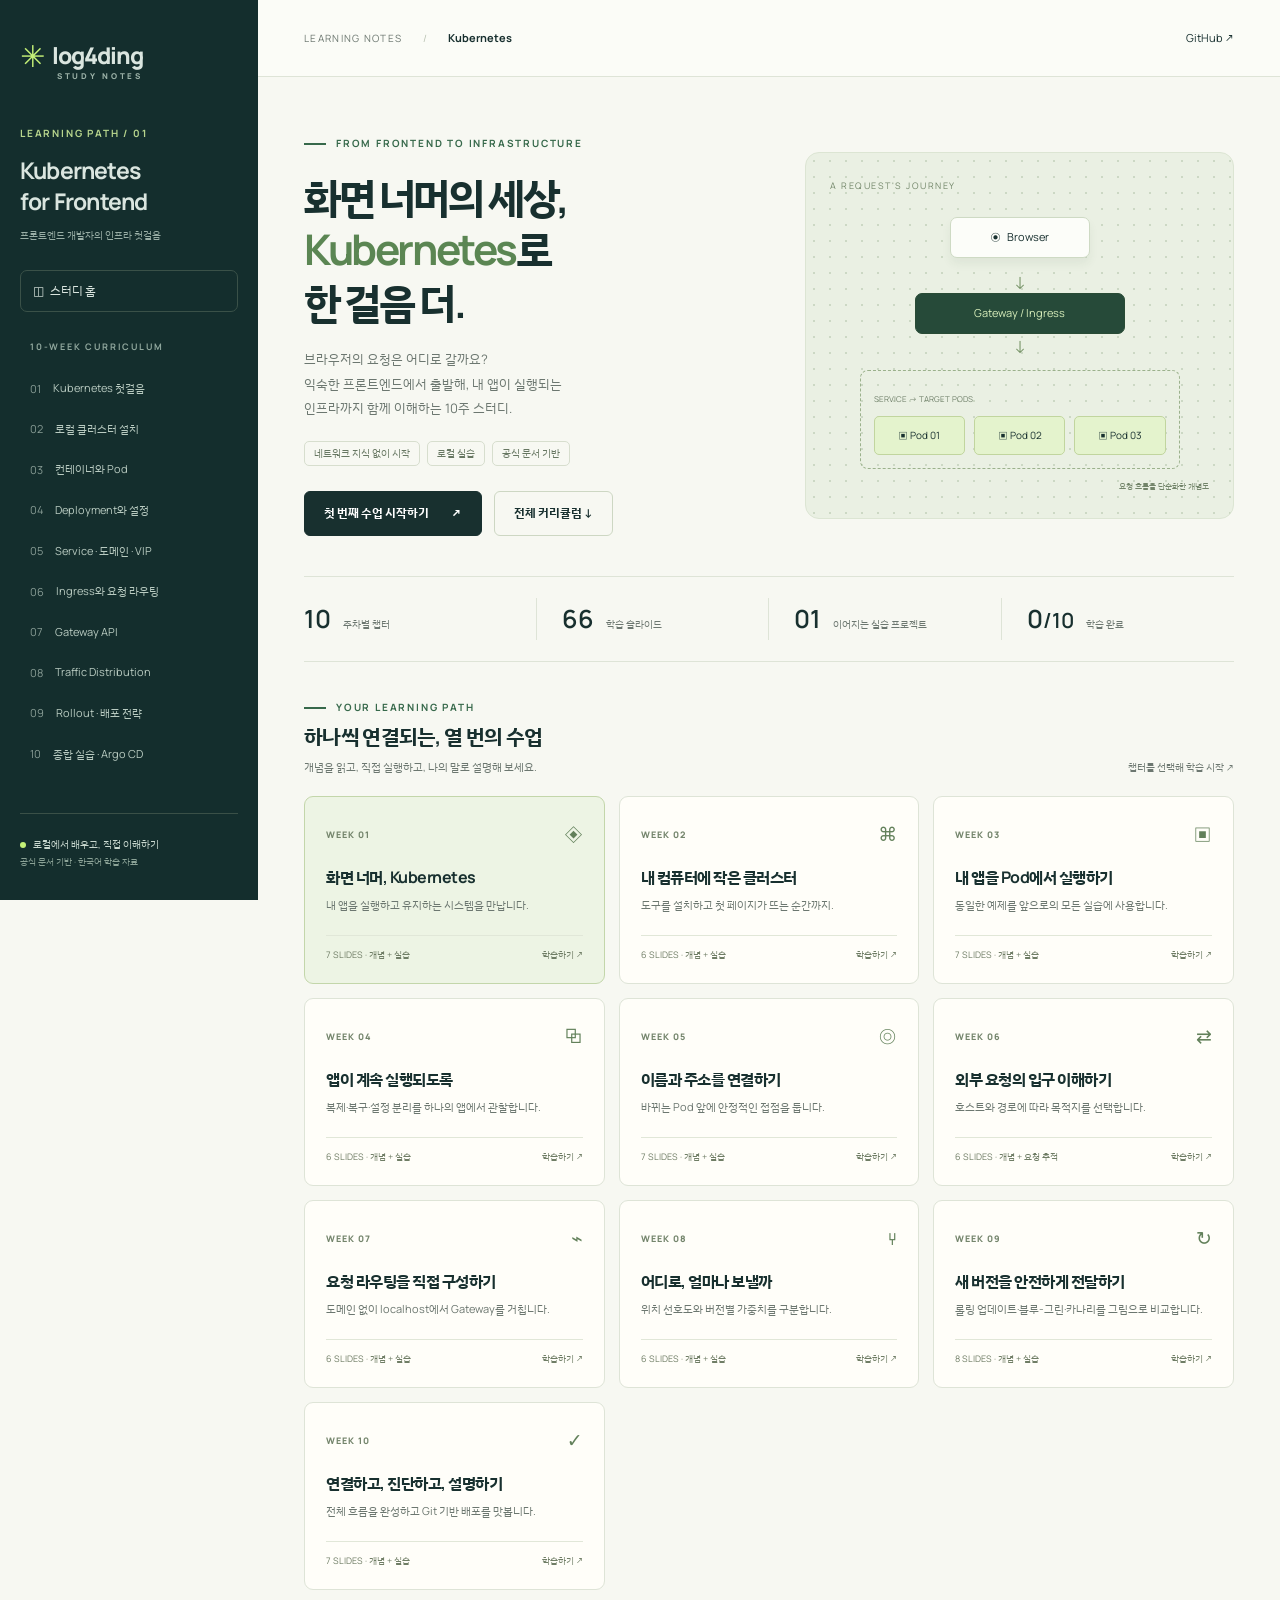
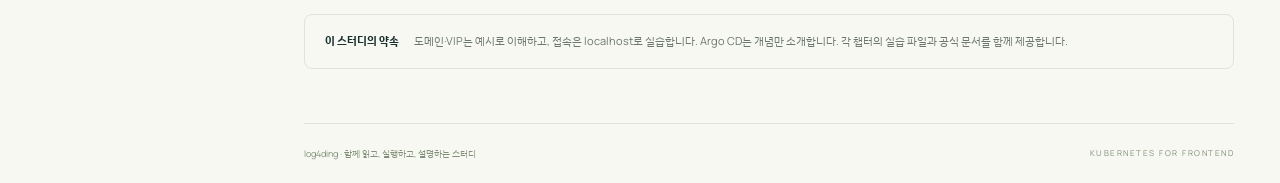
==== k8s/index.html @ 2a3a9c83 "Build Kubernetes study site with 10-week slide lessons and deployment diagrams" ====
<!doctype html>
<html lang="ko"><head><meta charset="utf-8"><meta name="viewport" content="width=device-width,initial-scale=1"><meta name="theme-color" content="#132d2c"><meta name="description" content="FE 개발자를 위한 10주 Kubernetes 스터디. 로컬 설치부터 Gateway API와 배포까지."><title>Kubernetes for Frontend · log4ding</title><link rel="stylesheet" href="style.css"></head>
<body><aside class="sidebar"><a class="brand" href="#"><span class="brand-icon">✳</span> log4ding<span class="brand-small">STUDY NOTES</span></a><div class="course-label">LEARNING PATH / 01</div><h2>Kubernetes<br>for Frontend<span>프론트엔드 개발자의 인프라 첫걸음</span></h2><a class="overview-link" href="#">◫ &nbsp; 스터디 홈</a><div class="nav-label">10-WEEK CURRICULUM</div><nav id="chapters" aria-label="주차별 강의"></nav><div class="sidebar-bottom"><span class="status-dot"></span> 로컬에서 배우고, 직접 이해하기<br><small>공식 문서 기반 · 한국어 학습 자료</small></div></aside>
<div class="workspace"><header class="topbar"><button id="menu" class="icon-button" aria-label="목차 열기">☰</button><div class="breadcrumb">LEARNING NOTES <span>/</span> <b>Kubernetes</b></div><a href="https://github.com/log4ding/log4ding.github.io" target="_blank" rel="noopener">GitHub ↗</a></header><main id="app"><p class="loading">스터디 자료를 불러오고 있습니다…</p></main><footer class="site-footer">log4ding · 함께 읽고, 실행하고, 설명하는 스터디 <span>KUBERNETES FOR FRONTEND</span></footer></div><script type="module" src="app.js"></script></body></html>
---- k8s/style.css ----
@import url('https://fonts.googleapis.com/css2?family=IBM+Plex+Sans+KR:wght@400;500;600;700&family=Manrope:wght@400;500;600;700;800&display=swap');
:root{--ink:#18302f;--muted:#6c7770;--mint:#c4f077;--paper:#f7f8f2;--line:#dee4d7;--green:#37694b;--sidebar:258px}*{box-sizing:border-box}body{margin:0;background:var(--paper);color:var(--ink);font:15px/1.7 'Manrope','IBM Plex Sans KR',system-ui,sans-serif}a{color:inherit;text-decoration:none}button{font:inherit;cursor:pointer}button,a{ -webkit-tap-highlight-color:transparent}button:focus-visible,a:focus-visible,summary:focus-visible{outline:3px solid #69a331;outline-offset:4px}button:disabled{opacity:.35;cursor:default}.sidebar{position:fixed;inset:0 auto 0 0;width:var(--sidebar);background:#142e2d;color:#dae5df;padding:30px 20px;display:flex;flex-direction:column;z-index:10;overflow:auto}.brand{font-size:23px;font-weight:800;letter-spacing:-1px;display:flex;align-items:center;gap:8px;position:relative;padding-bottom:44px}.brand-icon{color:var(--mint);font-size:30px}.brand-small{position:absolute;font-size:8px;letter-spacing:2.7px;top:39px;left:37px;color:#9bb1a7}.course-label,.nav-label,.eyebrow{font-size:10px;font-weight:700;letter-spacing:1.8px}.course-label{color:#b7d58d}.sidebar h2{font-size:23px;line-height:1.35;letter-spacing:-.8px;margin:13px 0 27px}.sidebar h2 span{display:block;font-size:10px;font-weight:400;letter-spacing:0;color:#9aafa6;margin-top:12px}.overview-link{padding:10px 12px;border:1px solid #3a5148;border-radius:7px;font-size:12px}.nav-label{color:#90a79d;font-size:9px;margin:27px 10px 12px}.chapter-link{display:flex;align-items:center;gap:12px;padding:10px;border-radius:7px;font-size:11px;color:#b9cbc1;margin:3px 0;line-height:1.6}.chapter-link:hover{background:#25403a}.chapter-link.active{background:var(--mint);color:#203929;font-weight:700}.chapter-link .num{font:11px 'Manrope',sans-serif;opacity:.7}.chapter-link .done{margin-left:auto;font-size:11px}.sidebar-bottom{border-top:1px solid #3a5047;padding-top:22px;margin-top:auto;font-size:10px;color:#c9d8cf}.sidebar-bottom small{color:#8ba296;font-size:9px}.status-dot{display:inline-block;width:6px;height:6px;background:var(--mint);border-radius:50%;margin-right:5px}.workspace{margin-left:var(--sidebar)}.topbar{height:77px;padding:0 46px;border-bottom:1px solid var(--line);display:flex;align-items:center;justify-content:space-between;background:#fbfcf7}.breadcrumb{font-size:10px;letter-spacing:1.3px;color:var(--muted)}.breadcrumb span{margin:0 17px;color:#b7c0b0}.breadcrumb b{font-size:11px;letter-spacing:0;color:var(--ink)}.topbar>a{font-size:11px}.icon-button{background:none;border:0;font-size:22px;color:var(--ink)}#menu{display:none}main{max-width:1500px;margin:auto;padding:42px 46px}.eyebrow{color:var(--green);display:flex;align-items:center;gap:10px}.eyebrow:before{content:'';width:22px;height:2px;background:var(--green)}.hero{display:grid;grid-template-columns:1.1fr 1fr;gap:30px;align-items:center;padding:16px 0 40px}.hero h1{font-size:clamp(32px,3.3vw,54px);font-weight:700;line-height:1.24;letter-spacing:-2.4px;margin:19px 0}.hero h1 em{font-style:normal;color:#5b8653}.hero p{font-size:13px;color:var(--muted);line-height:1.9;max-width:460px}.tags{display:flex;gap:7px;flex-wrap:wrap;margin:20px 0}.tag{font-size:10px;border:1px solid #d7dece;border-radius:5px;padding:3px 9px;color:#677762}.primary,.secondary{display:inline-flex;align-items:center;justify-content:center;gap:22px;padding:11px 19px;border-radius:6px;font-size:12px;font-weight:700}.primary{background:var(--ink);color:white;border:1px solid var(--ink)}.primary:hover{background:#31594b}.secondary{background:transparent;border:1px solid #cdd7c3;color:var(--ink)}.hero-actions{display:flex;gap:12px;align-items:center;margin-top:25px}.hero-art{background:#eaf0e3;border:1px solid #dce5d3;border-radius:14px;padding:25px 24px;min-height:290px;position:relative;overflow:hidden;background-image:radial-gradient(#ccd8c4 .8px,transparent .8px);background-size:16px 16px}.art-label{font-size:9px;letter-spacing:1.5px;color:#73876a}.art-browser{margin:24px auto 12px;background:#fcfdf9;border:1px solid #cedac4;width:140px;border-radius:7px;padding:10px;text-align:center;font-size:11px;box-shadow:0 6px 10px #294b3010}.art-arrow{text-align:center;color:#759265;font-size:17px;line-height:1.4}.art-gateway{margin:auto;border:1px solid #294b35;background:#264a39;color:#d7edba;width:210px;border-radius:7px;text-align:center;font-size:11px;padding:10px}.art-cluster{border:1px dashed #9bb18c;border-radius:8px;padding:13px;margin:12px auto 0;max-width:320px}.art-cluster small{font-size:8px;color:#71816b}.art-pods{display:flex;gap:9px;margin-top:7px}.art-pods span{flex:1;text-align:center;font-size:10px;border-radius:5px;border:1px solid #c1d59e;background:#e4f3cd;padding:10px}.art-caption{font-size:8px;text-align:right;margin-top:10px;color:#728469}.stats{display:grid;grid-template-columns:repeat(4,1fr);border-top:1px solid var(--line);border-bottom:1px solid var(--line);padding:21px 0;margin-bottom:37px}.stat{border-right:1px solid var(--line);padding-left:25px;display:flex;gap:12px;align-items:baseline}.stat:first-child{padding-left:0}.stat:last-child{border:0}.stat strong{font-size:25px;font-weight:600}.stat span{font-size:10px;color:var(--muted)}.section-heading{display:flex;justify-content:space-between;align-items:end;margin-bottom:20px}.section-heading h2{font-size:21px;letter-spacing:-.7px;margin:3px 0}.section-heading p{font-size:11px;color:var(--muted);margin:0}.section-heading>span{font-size:10px;color:var(--muted)}.course-grid{display:grid;grid-template-columns:repeat(3,minmax(0,1fr));gap:14px}.course-card{background:#fffef9;border:1px solid var(--line);border-radius:9px;padding:21px;min-height:188px;transition:transform .2s,border-color .2s;display:flex;flex-direction:column}.course-card:hover{transform:translateY(-3px);border-color:#89a46b}.course-card:first-child{background:#edf4e4;border-color:#c3d6aa}.card-top{display:flex;justify-content:space-between;align-items:center}.week{font-size:9px;font-weight:800;letter-spacing:1px;color:#74856c}.card-icon{font-size:19px;color:#62805a}.course-card h3{font-size:16px;letter-spacing:-.5px;margin:14px 0 6px;line-height:1.5}.course-card p{font-size:11px;color:var(--muted);margin:0 0 19px;line-height:1.8}.card-bottom{margin-top:auto;font-size:9px;color:#6f7d65;display:flex;justify-content:space-between;border-top:1px solid #e1e7d8;padding-top:11px}.study-note{margin-top:24px;border:1px solid var(--line);border-radius:8px;padding:17px 20px;font-size:11px;color:var(--muted);display:flex;gap:15px}.study-note strong{color:var(--ink);white-space:nowrap}.site-footer{margin:12px 46px 0;border-top:1px solid var(--line);padding:22px 0;display:flex;justify-content:space-between;font-size:9px;color:#819078}.site-footer span{font-size:8px;letter-spacing:1.5px}.lesson-top{display:flex;justify-content:space-between;align-items:center;margin-bottom:23px}.lesson-top h1{margin:6px 0;font-size:24px;letter-spacing:-1px}.lesson-tools{display:flex;gap:7px}.lesson-tools button{font-size:10px;padding:8px 12px}.slide{background:#fffefb;border:1px solid var(--line);border-radius:12px;min-height:480px;padding:38px 42px;position:relative;box-shadow:0 6px 20px #263c2410}.slide .kicker{font-size:10px;letter-spacing:2px;color:#6d8558;font-weight:700}.slide h2{font-size:clamp(25px,2.5vw,38px);line-height:1.35;letter-spacing:-1.4px;margin:15px 0 24px;max-width:950px}.slide .lead{font-size:17px;line-height:1.85;max-width:900px;margin:0 0 24px;color:#526553}.concept-grid{display:grid;grid-template-columns:repeat(3,1fr);gap:13px}.concept{background:#f2f5eb;border:1px solid #e1e8d6;border-radius:8px;padding:18px}.concept strong{display:block;font-size:16px;margin-bottom:9px}.concept p{font-size:12px;color:#62705d;margin:0;line-height:1.9}.flow{display:flex;align-items:center;gap:8px;margin:28px 0;flex-wrap:wrap}.flow-box{flex:1;min-width:100px;border:1px solid #c9dcb4;background:#eff5e8;border-radius:7px;text-align:center;padding:18px 11px;font-size:13px;font-weight:600}.flow-arrow{color:#87997a}.slide ul{padding-left:23px;font-size:15px;line-height:2}.callout{border-left:3px solid #9bbd64;background:#f2f5e9;padding:13px 17px;margin-top:22px;font-size:12px;color:#566547}.code-wrap{position:relative}pre{background:#17322e;color:#d6e8c7;border-radius:8px;padding:22px;font:12px/1.8 Consolas,monospace;overflow:auto;white-space:pre;tab-size:2}pre code{font:inherit}.copy{position:absolute;right:10px;top:10px;background:#2d4b3d;color:#deedce;border:1px solid #57714f;border-radius:4px;font-size:10px;padding:4px 9px}.slide-nav{display:flex;align-items:center;justify-content:space-between;margin:18px 0}.slide-nav button{font-size:11px;padding:8px 17px}.slide-count{font-size:11px;color:#718065}.slide-track{height:3px;background:#e0e7d8;border-radius:3px;margin-bottom:23px}.slide-track>div{height:100%;background:#80a653;transition:width .2s}.notes{border:1px solid var(--line);border-radius:8px;background:#fffefb;margin-top:15px}.notes summary{cursor:pointer;padding:15px 21px;font-size:12px;font-weight:600}.notes-body{padding:0 24px 22px;color:#52614f;font-size:13px;line-height:1.95;max-width:1000px}.notes-body p{margin:12px 0}.notes-body h3{font-size:13px;color:#2c4832;margin-top:24px}.sources{display:flex;gap:8px;flex-wrap:wrap}.sources a{border-bottom:1px solid #a2b68a;font-size:11px;color:#55733d}.toc{display:flex;gap:6px;flex-wrap:wrap;margin-top:20px}.toc a{padding:4px 9px;border:1px solid var(--line);border-radius:4px;font-size:10px;color:#79856d}.toc a.current{background:#e0eccf;color:#315031;border-color:#b4ce96}.answer{border:1px solid #dbe5d0;padding:12px 17px;border-radius:7px;margin:20px 0;font-size:13px}.answer summary{cursor:pointer;font-weight:700}.answer p{color:#617155}.complete-row{display:flex;justify-content:space-between;align-items:center;margin-top:23px;gap:15px;font-size:11px;color:#728269}.complete-row button{font-size:11px}.read-mode .slide{margin-bottom:20px;min-height:0}.read-mode .slide h2{font-size:27px}.read-mode .notes{margin-bottom:35px}.presenting .sidebar,.presenting .topbar,.presenting .site-footer,.presenting .notes,.presenting .toc,.presenting .complete-row{display:none}.presenting .workspace{margin:0}.presenting main{max-width:1500px;padding:20px 40px}.presenting .slide{min-height:72vh}.loading{padding:50px}.download{display:inline-block;font-size:12px;color:#3e6d41;border-bottom:1px solid #97b879;margin-top:12px}#app:fullscreen{background:var(--paper);overflow:auto}.presenting .lesson-top h1{font-size:18px}
@media(min-width:1600px){main{padding:50px 65px}.hero h1{font-size:56px}.course-card{min-height:210px}}
@media(max-width:1150px){:root{--sidebar:225px}main{padding:30px}.topbar{padding:0 30px}.course-grid{grid-template-columns:repeat(2,1fr)}.hero{grid-template-columns:1fr 1fr;gap:15px}.hero h1{font-size:35px}.hero-art{padding:18px 12px}.stat{padding-left:12px;gap:7px}.concept-grid{grid-template-columns:1fr}.slide{padding:28px}.concept{padding:13px}.concept strong{font-size:14px}}
@media(max-width:760px){.sidebar{transform:translateX(-100%);width:258px;transition:transform .2s}.sidebar.open{transform:translateX(0);box-shadow:20px 0 90px #0005}.workspace{margin:0}.topbar{height:61px;padding:0 20px}#menu{display:block}.breadcrumb{font-size:8px}.breadcrumb span{margin:0 8px}main{padding:25px 20px}.hero{grid-template-columns:1fr;padding-top:0}.hero h1{font-size:39px}.hero-art{margin-top:12px;min-height:260px}.stats{grid-template-columns:repeat(2,1fr);gap:20px}.stat:nth-child(3){padding-left:0}.stat:nth-child(2){border:0}.course-grid{grid-template-columns:1fr}.course-card{min-height:170px}.section-heading>span{display:none}.site-footer{margin:12px 20px;font-size:8px}.site-footer span{display:none}.study-note{display:block}.lesson-top{display:block}.lesson-tools{margin-top:15px}.slide{padding:24px 20px;min-height:450px}.slide h2{font-size:28px}.slide .lead{font-size:15px}.slide ul{font-size:13px}.flow-box{min-width:95px}.complete-row{align-items:start}.presenting main{padding:18px}.slide-nav .secondary{padding:8px 12px}pre{font-size:11px}.notes-body{padding:0 18px 15px}}
.strategy-legend{display:flex;gap:16px;flex-wrap:wrap;font-size:10px;margin:20px 0;color:#71806a}.v1{color:#39729c}.v2{color:#46712e}.strategy-stages{display:grid;grid-template-columns:repeat(3,minmax(0,1fr));gap:15px}.strategy-stages.rolling{grid-template-columns:repeat(4,minmax(0,1fr))}.strategy-stage{border:1px solid #dce3d5;border-radius:9px;background:#f7f9f2;padding:16px;position:relative}.strategy-stage h3{font-size:12px;margin:0 0 20px;color:#4d6243}.strategy-stage>p{font-size:11px;color:#75836a;line-height:1.8;margin-top:18px}.pod-group{display:flex;flex-wrap:wrap;gap:6px;justify-content:center;margin:13px 0}.pod-chip{padding:7px 10px;border-radius:5px;font-size:11px;white-space:nowrap;border:1px solid}.pod-chip.v1{background:#e0edf7;border-color:#a9c9e1}.pod-chip.v2{background:#e0efcb;border-color:#b1cd89}.env{padding:8px;border:1px dashed;border-radius:6px;margin:10px 0}.env b{font-size:10px;font-weight:500}.blue{border-color:#a5c4dc;color:#39729c}.green{border-color:#b4cd94;color:#567738}.muted-env{opacity:.65}.traffic-node{text-align:center;background:#244438;color:#e2efda;border-radius:6px;padding:12px;font-size:12px}.switch-arrow{color:#6d8459;font-size:11px;text-align:center;padding:12px}.traffic-bar{display:flex;min-height:38px;border-radius:5px;overflow:hidden;font-size:11px}.traffic-bar span{display:flex;align-items:center;justify-content:center;min-width:0}.old-traffic{background:#d9eafa;color:#386786}.new-traffic{background:#c3e59a;color:#3c6427}.traffic-targets{display:flex;justify-content:space-between;font-size:9px;margin-top:11px;gap:6px}.diagram-caption{font-size:10px;color:#849178;margin-top:20px}.strategy-stages.rolling .pod-group{min-height:105px;align-content:center}.strategy-stages.rolling .pod-chip{flex:1;min-width:45px;text-align:center}
@media(max-width:1000px){.strategy-stages.rolling{grid-template-columns:repeat(2,1fr)}.strategy-stages:not(.rolling){grid-template-columns:1fr}.strategy-stage{padding:13px}.strategy-stage h3{margin-bottom:9px}.strategy-stages.rolling .pod-group{min-height:65px}}
@media print{.sidebar,.topbar,.site-footer,.lesson-tools,.slide-nav,.toc,.complete-row,.copy{display:none!important}.workspace{margin:0}main{padding:0}.slide{break-after:page;box-shadow:none;min-height:0}.notes{break-inside:avoid}pre{white-space:pre-wrap}body{background:white}}
pre{max-height:390px}.read-mode pre{max-height:none}.presenting pre{max-height:44vh}.presenting .slide-nav{position:sticky;bottom:0;background:var(--paper);padding:8px 0;z-index:2}@media print{pre{max-height:none!important}}
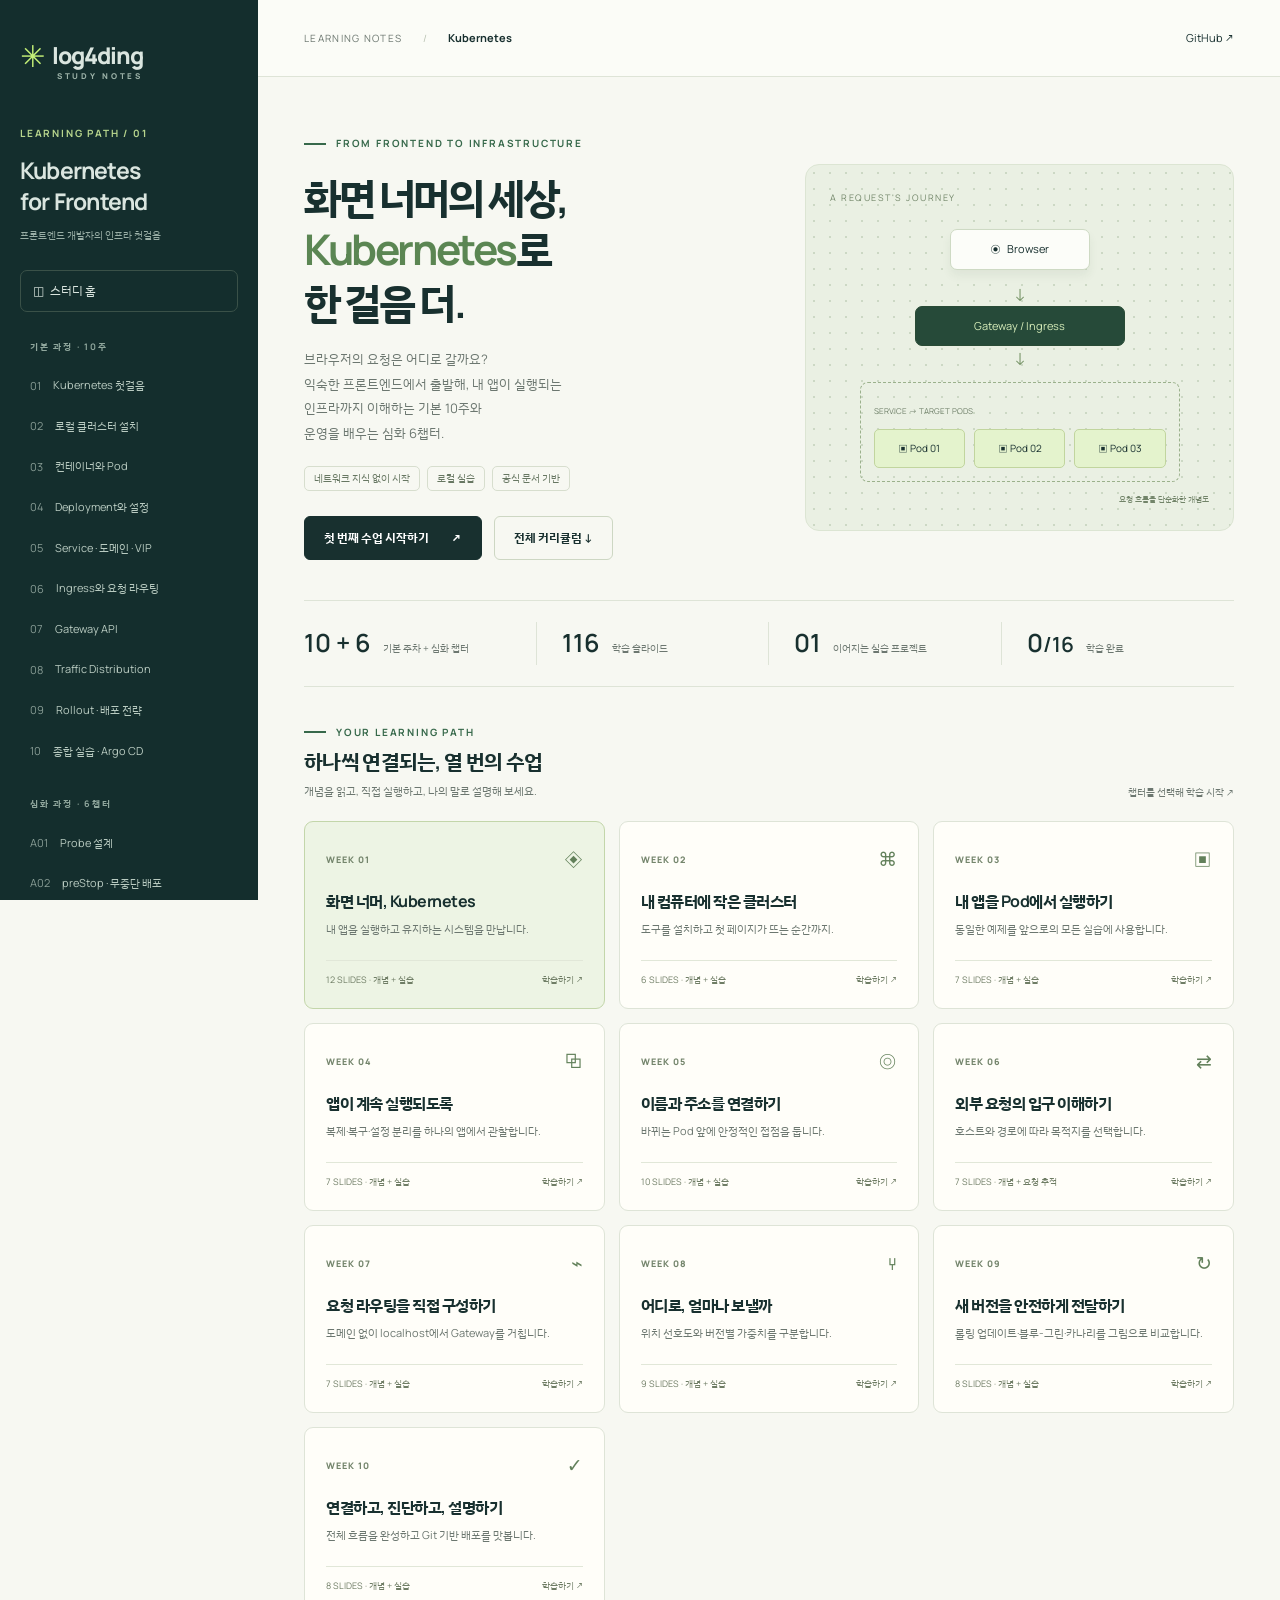
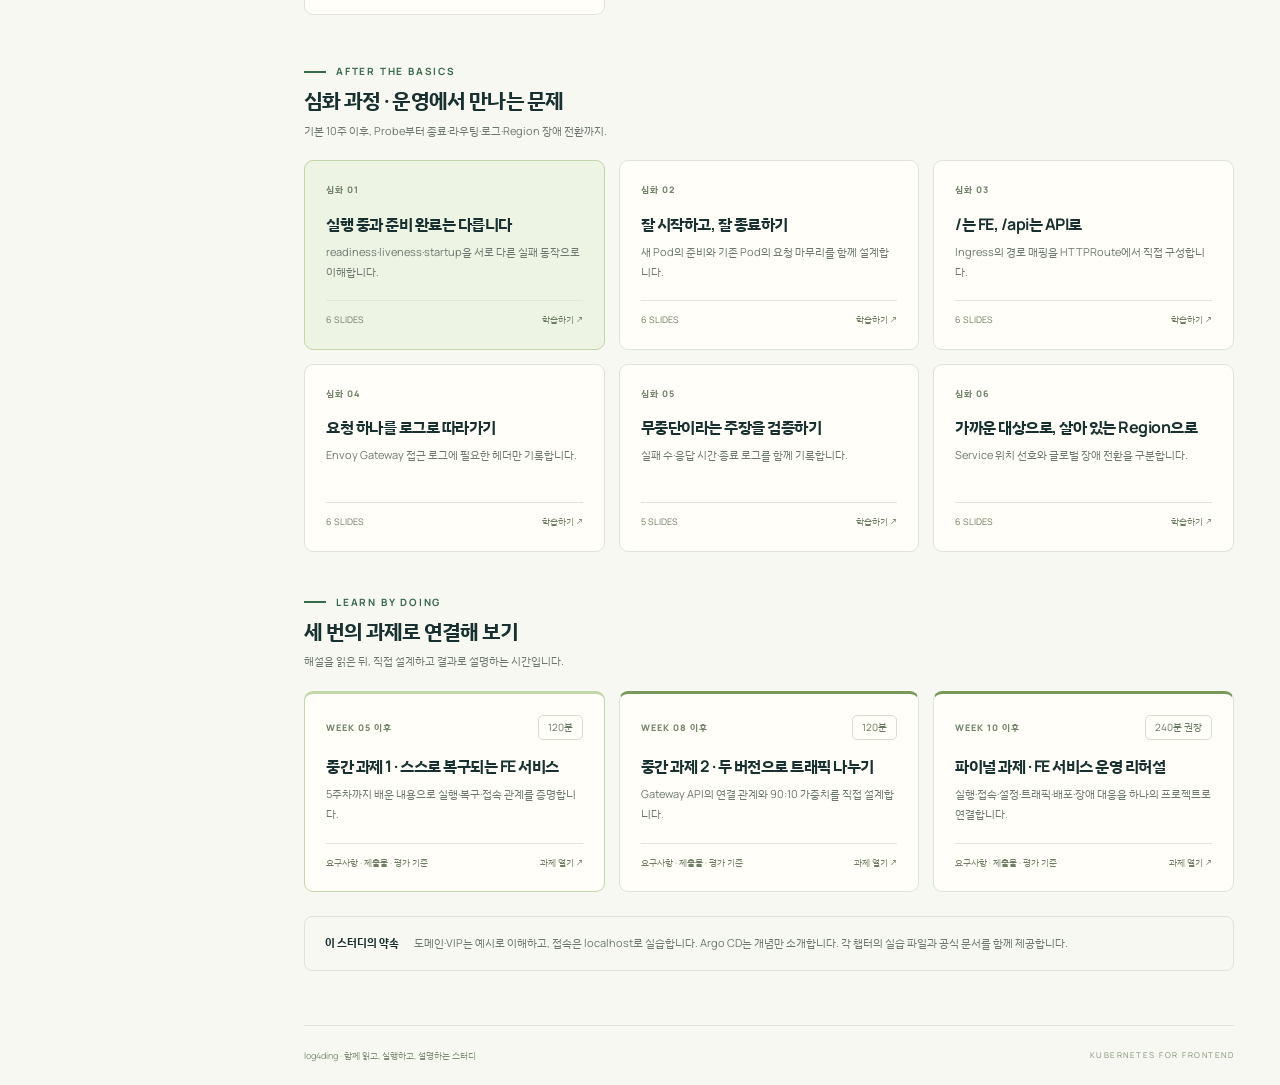
==== commit 4994e2e6: "Expand Kubernetes study with advanced operations and multi-region traffic animation" ====
--- a/k8s/index.html
+++ b/k8s/index.html
@@ -1,4 +1,4 @@
 <!doctype html>
 <html lang="ko"><head><meta charset="utf-8"><meta name="viewport" content="width=device-width,initial-scale=1"><meta name="theme-color" content="#132d2c"><meta name="description" content="FE 개발자를 위한 10주 Kubernetes 스터디. 로컬 설치부터 Gateway API와 배포까지."><title>Kubernetes for Frontend · log4ding</title><link rel="stylesheet" href="style.css"></head>
-<body><aside class="sidebar"><a class="brand" href="#"><span class="brand-icon">✳</span> log4ding<span class="brand-small">STUDY NOTES</span></a><div class="course-label">LEARNING PATH / 01</div><h2>Kubernetes<br>for Frontend<span>프론트엔드 개발자의 인프라 첫걸음</span></h2><a class="overview-link" href="#">◫ &nbsp; 스터디 홈</a><div class="nav-label">10-WEEK CURRICULUM</div><nav id="chapters" aria-label="주차별 강의"></nav><div class="sidebar-bottom"><span class="status-dot"></span> 로컬에서 배우고, 직접 이해하기<br><small>공식 문서 기반 · 한국어 학습 자료</small></div></aside>
+<body><aside class="sidebar"><a class="brand" href="#"><span class="brand-icon">✳</span> log4ding<span class="brand-small">STUDY NOTES</span></a><div class="course-label">LEARNING PATH / 01</div><h2>Kubernetes<br>for Frontend<span>프론트엔드 개발자의 인프라 첫걸음</span></h2><a class="overview-link" href="#">◫ &nbsp; 스터디 홈</a><nav id="chapters" aria-label="주차별 강의"></nav><div class="sidebar-bottom"><span class="status-dot"></span> 로컬에서 배우고, 직접 이해하기<br><small>공식 문서 기반 · 한국어 학습 자료</small></div></aside>
 <div class="workspace"><header class="topbar"><button id="menu" class="icon-button" aria-label="목차 열기">☰</button><div class="breadcrumb">LEARNING NOTES <span>/</span> <b>Kubernetes</b></div><a href="https://github.com/log4ding/log4ding.github.io" target="_blank" rel="noopener">GitHub ↗</a></header><main id="app"><p class="loading">스터디 자료를 불러오고 있습니다…</p></main><footer class="site-footer">log4ding · 함께 읽고, 실행하고, 설명하는 스터디 <span>KUBERNETES FOR FRONTEND</span></footer></div><script type="module" src="app.js"></script></body></html>
--- a/k8s/style.css
+++ b/k8s/style.css
@@ -7,3 +7,7 @@
 @media(max-width:1000px){.strategy-stages.rolling{grid-template-columns:repeat(2,1fr)}.strategy-stages:not(.rolling){grid-template-columns:1fr}.strategy-stage{padding:13px}.strategy-stage h3{margin-bottom:9px}.strategy-stages.rolling .pod-group{min-height:65px}}
 @media print{.sidebar,.topbar,.site-footer,.lesson-tools,.slide-nav,.toc,.complete-row,.copy{display:none!important}.workspace{margin:0}main{padding:0}.slide{break-after:page;box-shadow:none;min-height:0}.notes{break-inside:avoid}pre{white-space:pre-wrap}body{background:white}}
 pre{max-height:390px}.read-mode pre{max-height:none}.presenting pre{max-height:44vh}.presenting .slide-nav{position:sticky;bottom:0;background:var(--paper);padding:8px 0;z-index:2}@media print{pre{max-height:none!important}}
+.table-scroll{overflow-x:auto;margin:22px 0}.study-table{border-collapse:collapse;width:100%;font-size:13px;line-height:1.8}.study-table th{background:#e7efdc;text-align:left;color:#35532c}.study-table th,.study-table td{padding:12px 14px;border-bottom:1px solid #dce4d2;vertical-align:top}.study-table td{background:#f8faf3}.notes-body{font-size:15px;line-height:2;max-width:1000px}.notes-body p{margin:18px 0}.assignment-index{margin-top:42px}.assignment-card{border-top:3px solid #78995a}.assignment-detail{margin-top:28px;border-top:1px solid #dce4d2;padding-top:25px}.assignment-banner{display:flex;justify-content:space-between;gap:20px;padding:16px;background:#183d32;color:#e3f3d4;border-radius:7px}.assignment-banner span{white-space:nowrap;font-size:12px}.assignment-detail h3{font-size:16px;margin-top:28px}.assignment-detail li{margin:10px 0}.assignment-detail ol{padding-left:24px}.assignment-detail .answer ol{font-size:14px}.notes summary{font-size:13px}.assignment-index .course-card:first-child{background:#fffef9}@media(max-width:760px){.notes-body{font-size:14px}.assignment-banner{display:block}.assignment-banner span{display:block;margin-top:8px}.study-table{font-size:12px}.study-table th,.study-table td{padding:10px}}
+
+/* Interactive request journey */
+.traffic-demo{background:#f3f7f6;border:1px solid #d4e1de;border-radius:16px;padding:18px;margin:20px 0}.traffic-controls{display:flex;flex-wrap:wrap;gap:8px;align-items:center}.traffic-controls button{padding:9px 13px;border:1px solid #bdceca;background:white;border-radius:8px;color:#173b35;cursor:pointer}.traffic-controls button:disabled{opacity:.45;cursor:default}.traffic-controls label{font-size:13px;display:flex;align-items:center;gap:5px}.traffic-canvas{overflow-x:auto}.traffic-canvas svg{width:100%;min-width:640px;display:block}.traffic-canvas rect{fill:white;stroke:#9caeaa;stroke-width:1.5}.traffic-canvas text{font:600 15px system-ui;fill:#173b35}.traffic-canvas .svg-sub{font:12px system-ui}.wire{fill:none;stroke:#a9bdb7;stroke-width:3}.region-a rect{stroke:#16876b}.region-b rect{stroke:#287dd4}.unhealthy rect{fill:#fff0e3;stroke:#c56116;stroke-dasharray:6 3}.traffic-phase{font-size:14px;min-height:2.8em}.traffic-counts{font-size:14px;font-weight:700;background:white;padding:12px;border-radius:8px}.traffic-caption{font-size:12px!important;color:#546c65}#advanced{margin-top:48px}.sidebar{overflow-y:auto}.sidebar-bottom{position:static;margin-top:24px}
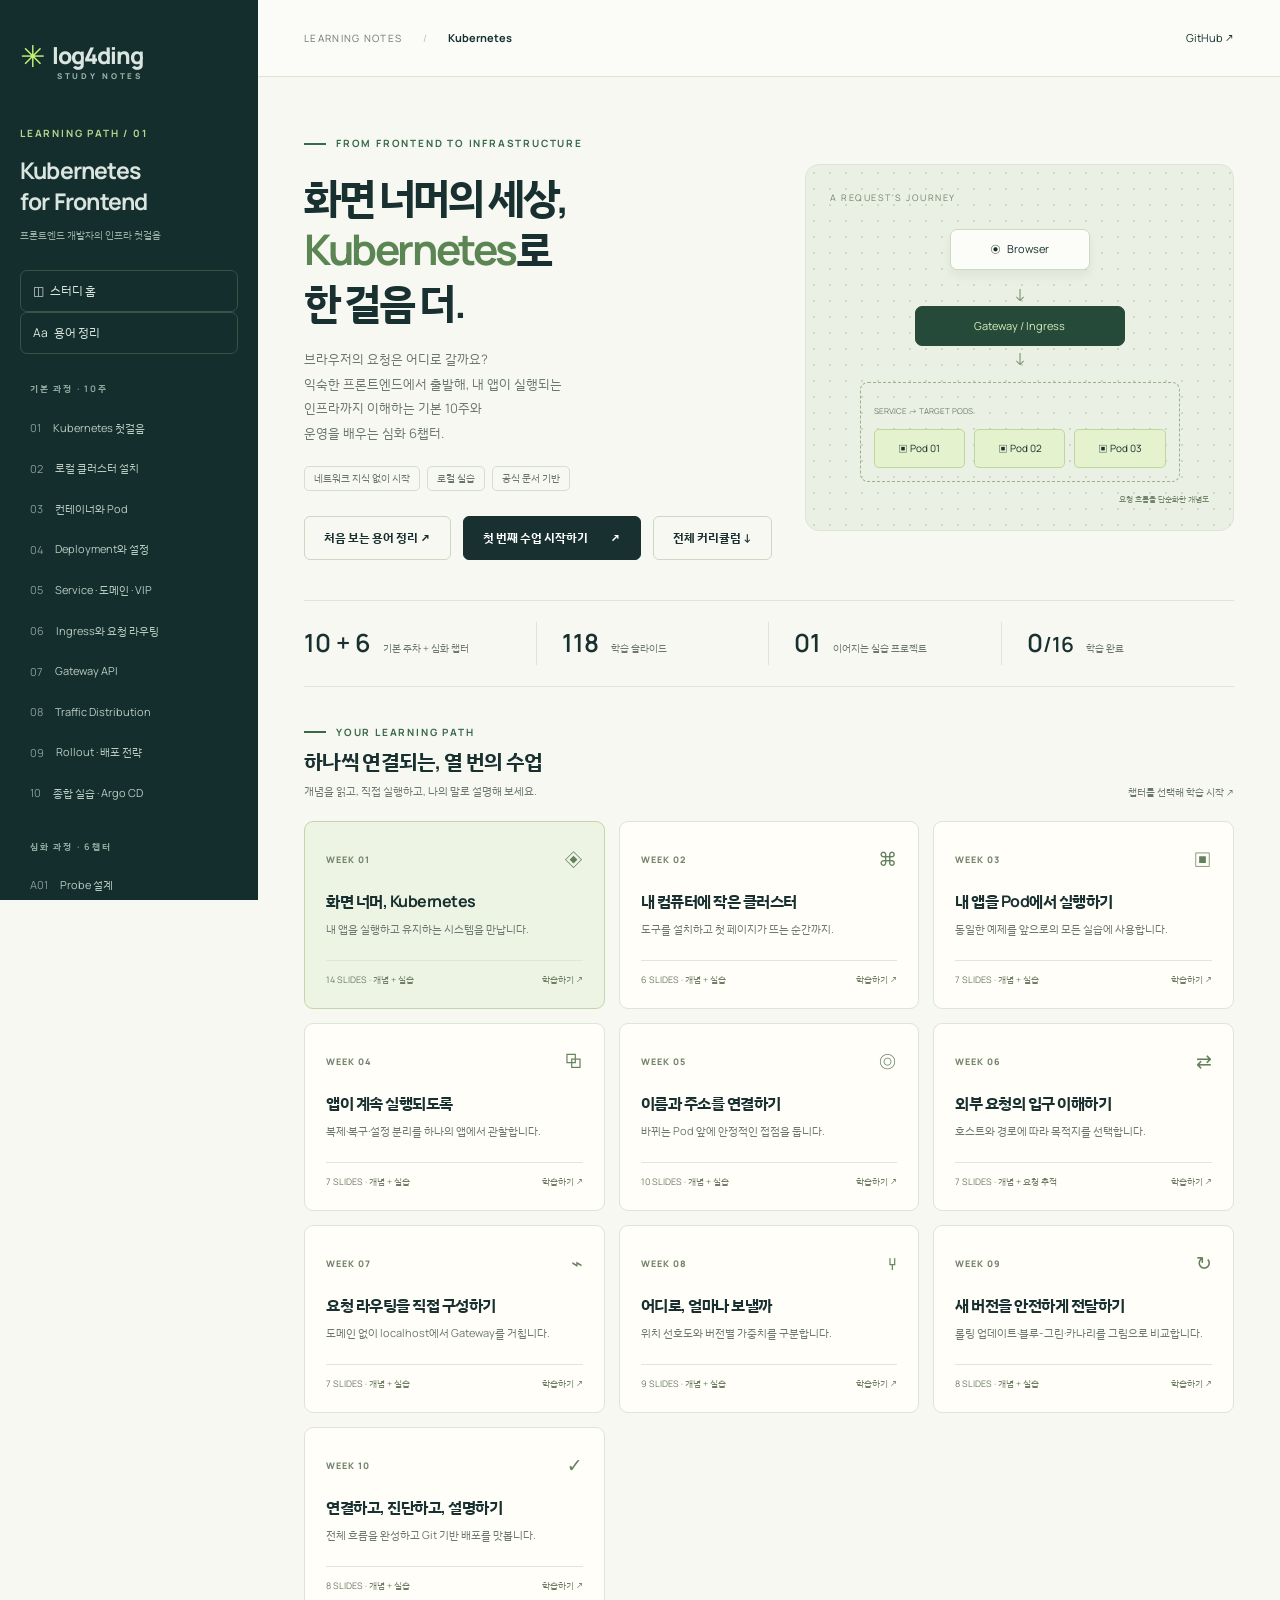
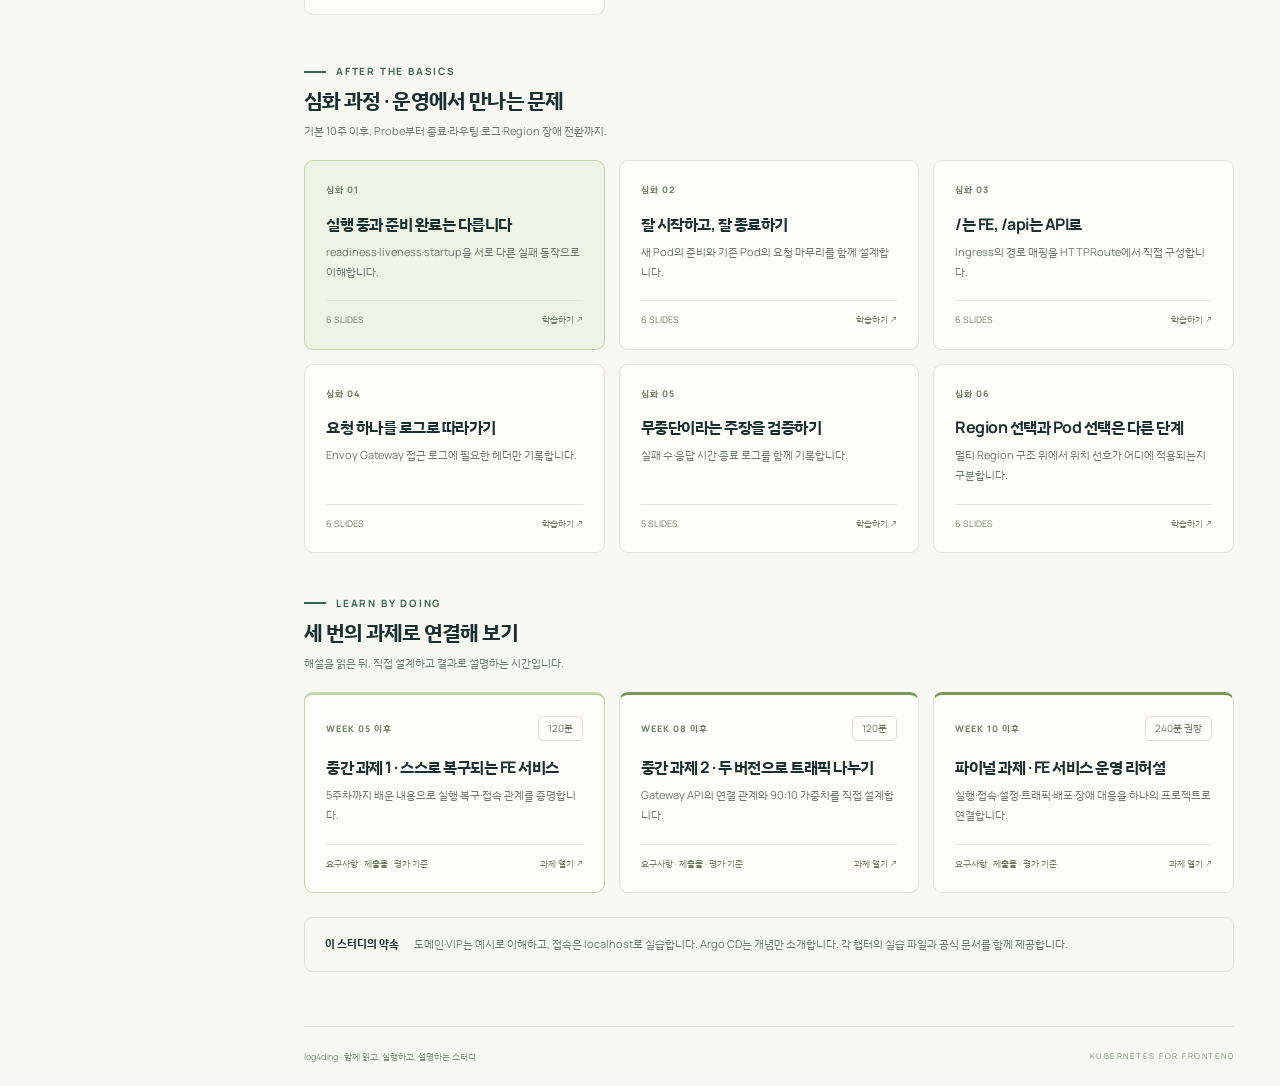
==== commit 8fe963ad: "Add beginner glossary and Docker to Kubernetes introduction" ====
--- a/k8s/index.html
+++ b/k8s/index.html
@@ -1,4 +1,4 @@
 <!doctype html>
 <html lang="ko"><head><meta charset="utf-8"><meta name="viewport" content="width=device-width,initial-scale=1"><meta name="theme-color" content="#132d2c"><meta name="description" content="FE 개발자를 위한 10주 Kubernetes 스터디. 로컬 설치부터 Gateway API와 배포까지."><title>Kubernetes for Frontend · log4ding</title><link rel="stylesheet" href="style.css"></head>
-<body><aside class="sidebar"><a class="brand" href="#"><span class="brand-icon">✳</span> log4ding<span class="brand-small">STUDY NOTES</span></a><div class="course-label">LEARNING PATH / 01</div><h2>Kubernetes<br>for Frontend<span>프론트엔드 개발자의 인프라 첫걸음</span></h2><a class="overview-link" href="#">◫ &nbsp; 스터디 홈</a><nav id="chapters" aria-label="주차별 강의"></nav><div class="sidebar-bottom"><span class="status-dot"></span> 로컬에서 배우고, 직접 이해하기<br><small>공식 문서 기반 · 한국어 학습 자료</small></div></aside>
+<body><aside class="sidebar"><a class="brand" href="#"><span class="brand-icon">✳</span> log4ding<span class="brand-small">STUDY NOTES</span></a><div class="course-label">LEARNING PATH / 01</div><h2>Kubernetes<br>for Frontend<span>프론트엔드 개발자의 인프라 첫걸음</span></h2><a class="overview-link" href="#">◫ &nbsp; 스터디 홈</a><a class="overview-link" href="#01/2">Aa &nbsp; 용어 정리</a><nav id="chapters" aria-label="주차별 강의"></nav><div class="sidebar-bottom"><span class="status-dot"></span> 로컬에서 배우고, 직접 이해하기<br><small>공식 문서 기반 · 한국어 학습 자료</small></div></aside>
 <div class="workspace"><header class="topbar"><button id="menu" class="icon-button" aria-label="목차 열기">☰</button><div class="breadcrumb">LEARNING NOTES <span>/</span> <b>Kubernetes</b></div><a href="https://github.com/log4ding/log4ding.github.io" target="_blank" rel="noopener">GitHub ↗</a></header><main id="app"><p class="loading">스터디 자료를 불러오고 있습니다…</p></main><footer class="site-footer">log4ding · 함께 읽고, 실행하고, 설명하는 스터디 <span>KUBERNETES FOR FRONTEND</span></footer></div><script type="module" src="app.js"></script></body></html>
--- a/k8s/style.css
+++ b/k8s/style.css
@@ -11,3 +11,6 @@
 
 /* Interactive request journey */
 .traffic-demo{background:#f3f7f6;border:1px solid #d4e1de;border-radius:16px;padding:18px;margin:20px 0}.traffic-controls{display:flex;flex-wrap:wrap;gap:8px;align-items:center}.traffic-controls button{padding:9px 13px;border:1px solid #bdceca;background:white;border-radius:8px;color:#173b35;cursor:pointer}.traffic-controls button:disabled{opacity:.45;cursor:default}.traffic-controls label{font-size:13px;display:flex;align-items:center;gap:5px}.traffic-canvas{overflow-x:auto}.traffic-canvas svg{width:100%;min-width:640px;display:block}.traffic-canvas rect{fill:white;stroke:#9caeaa;stroke-width:1.5}.traffic-canvas text{font:600 15px system-ui;fill:#173b35}.traffic-canvas .svg-sub{font:12px system-ui}.wire{fill:none;stroke:#a9bdb7;stroke-width:3}.region-a rect{stroke:#16876b}.region-b rect{stroke:#287dd4}.unhealthy rect{fill:#fff0e3;stroke:#c56116;stroke-dasharray:6 3}.traffic-phase{font-size:14px;min-height:2.8em}.traffic-counts{font-size:14px;font-weight:700;background:white;padding:12px;border-radius:8px}.traffic-caption{font-size:12px!important;color:#546c65}#advanced{margin-top:48px}.sidebar{overflow-y:auto}.sidebar-bottom{position:static;margin-top:24px}
+.diagram-heading{font-weight:750;font-size:15px;margin:0 0 14px;color:#254e44}.traffic-canvas .cluster-boundary{fill:#f8faf9;stroke:#a5b6af;stroke-dasharray:5 4}.traffic-canvas .zone-boundary{fill:#eaf3ef;stroke:#d1dfd9}.traffic-canvas .unhealthy .cluster-boundary{fill:#fff1e7;stroke:#c56116}.routing-layers{margin:22px 0}.routing-global{background:#eee8f7;border:1px solid #9c86bc;border-radius:14px;padding:18px;text-align:center}.routing-regions{display:grid;grid-template-columns:1fr 1fr;gap:18px;margin-top:22px}.routing-regions>div{padding:18px;border:2px solid #b2c7bf;border-radius:14px;background:#f3f7f5}.routing-regions h3{margin-top:0}.routing-regions code{font-size:12px;overflow-wrap:anywhere}.routing-zones{display:flex;gap:12px}.routing-zones span{flex:1;padding:15px;background:#dceddf;border-radius:8px;text-align:center}@media(max-width:680px){.routing-regions{grid-template-columns:1fr}.diagram-heading{font-size:13px}}
+.locality-panels{display:grid;grid-template-columns:1fr 1fr;gap:14px}.traffic-canvas .locality-panels svg{min-width:0;width:100%}@media(max-width:1100px){.locality-panels{grid-template-columns:1fr}.traffic-canvas .locality-panels svg{max-width:440px;margin:auto}}
+.traffic-demo[data-traffic="region"] .traffic-canvas svg{min-width:0}.traffic-demo[data-traffic="region"] .traffic-canvas text{font-size:18px}.traffic-demo[data-traffic="region"] .traffic-canvas .svg-sub{font-size:15px}
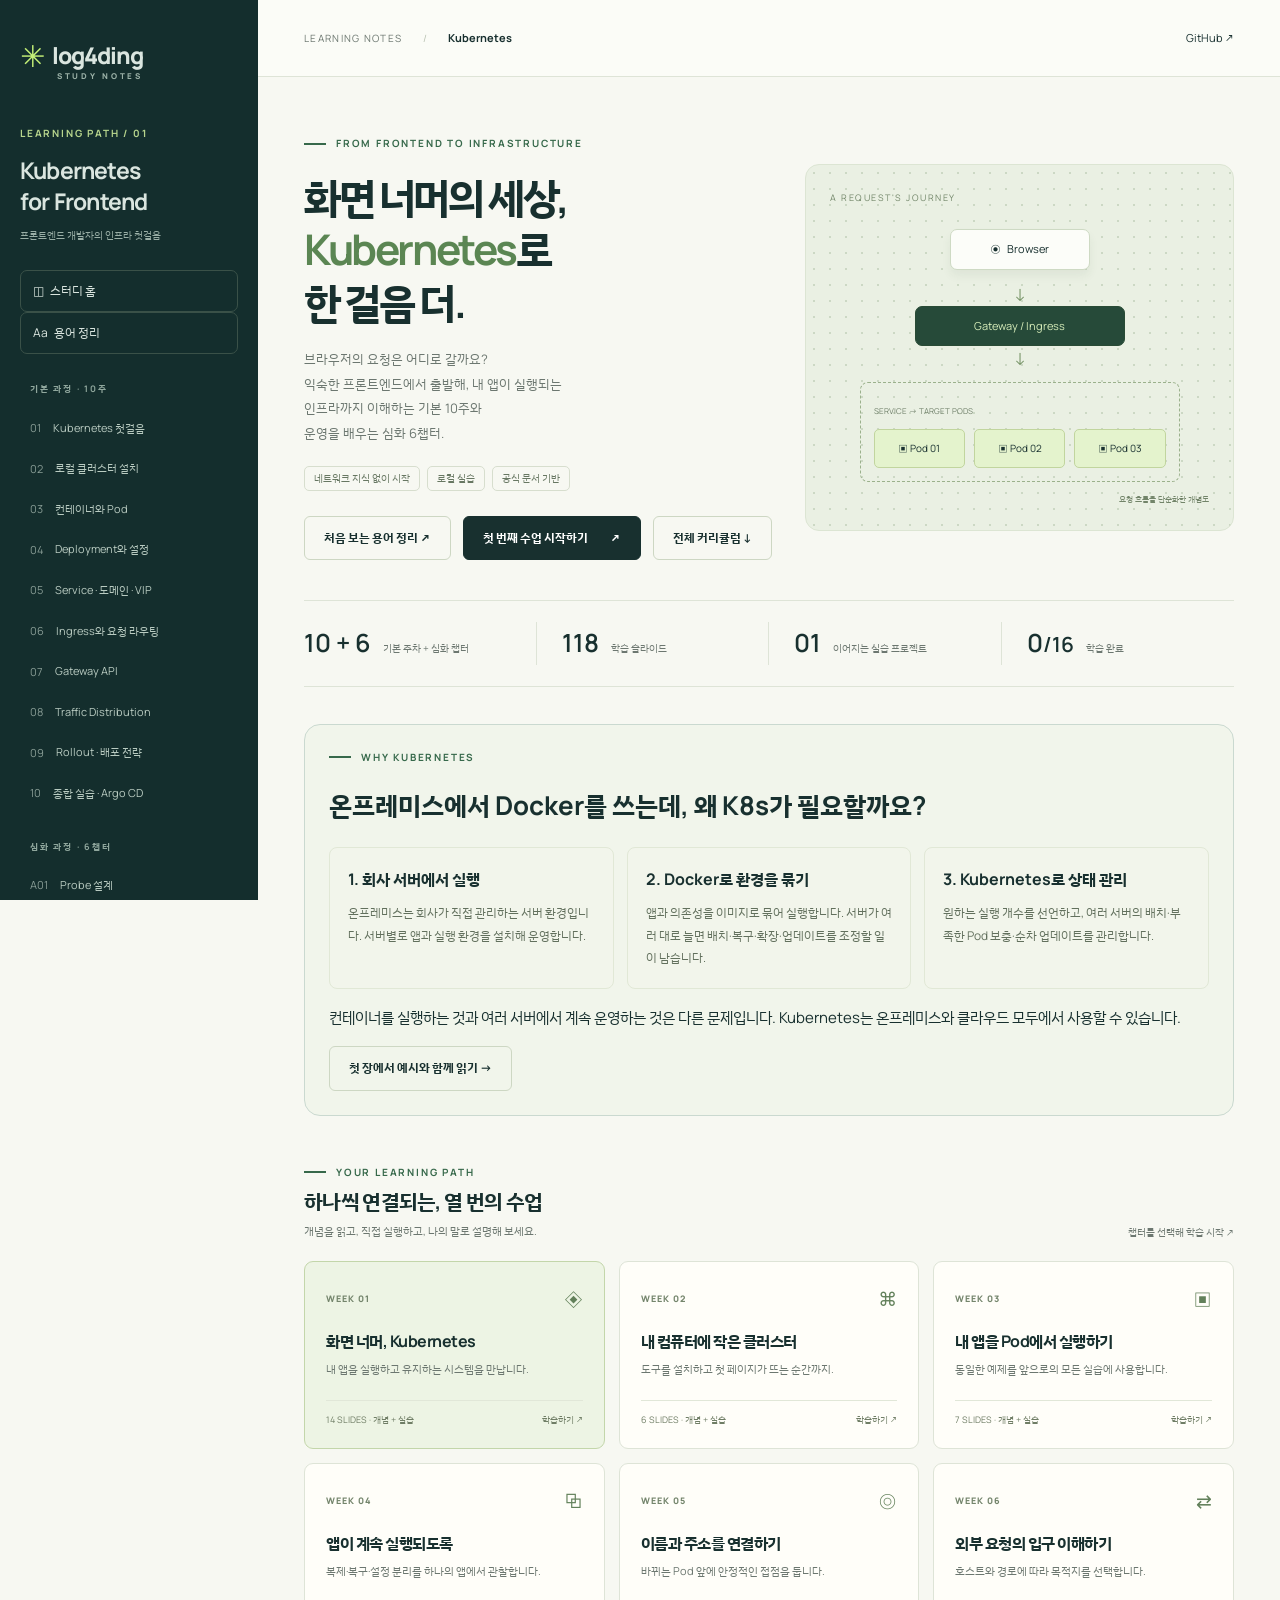
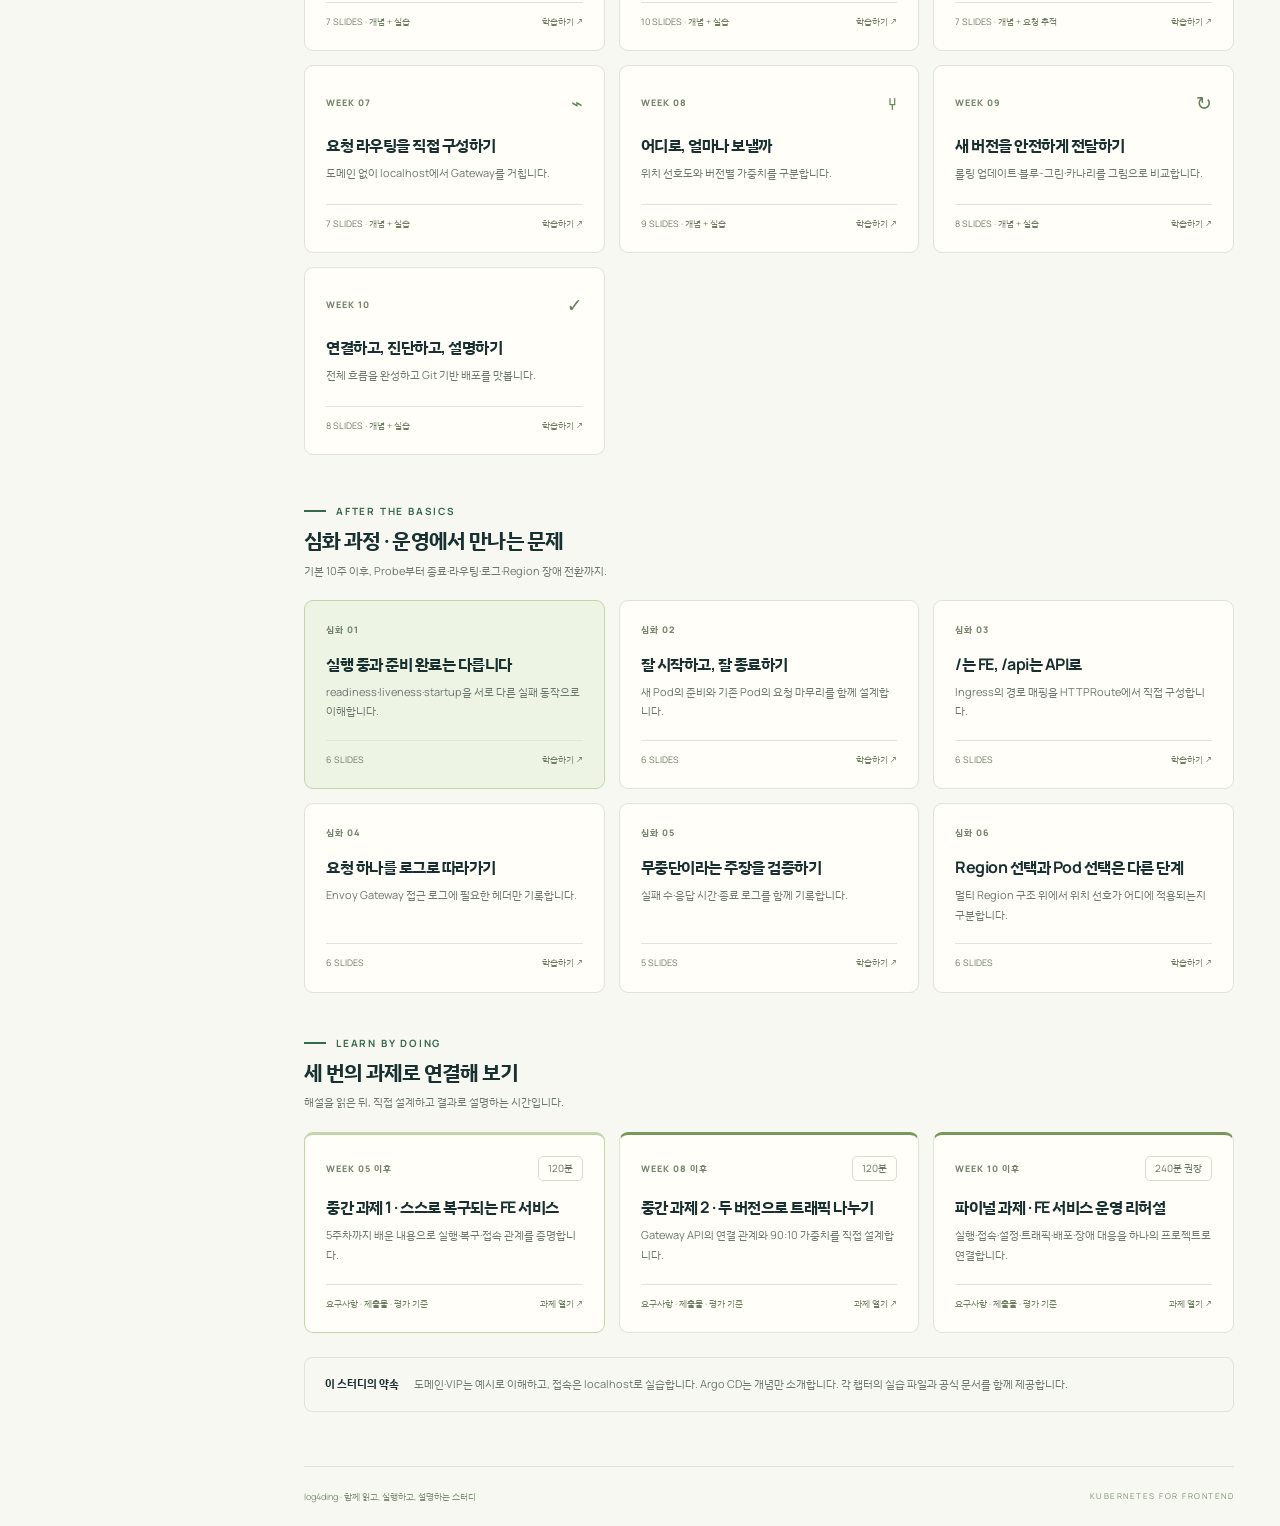
==== commit b1bf8125: "Fix glossary navigation and show Kubernetes motivation on home" ====
--- a/k8s/index.html
+++ b/k8s/index.html
@@ -1,4 +1,4 @@
 <!doctype html>
-<html lang="ko"><head><meta charset="utf-8"><meta name="viewport" content="width=device-width,initial-scale=1"><meta name="theme-color" content="#132d2c"><meta name="description" content="FE 개발자를 위한 10주 Kubernetes 스터디. 로컬 설치부터 Gateway API와 배포까지."><title>Kubernetes for Frontend · log4ding</title><link rel="stylesheet" href="style.css"></head>
-<body><aside class="sidebar"><a class="brand" href="#"><span class="brand-icon">✳</span> log4ding<span class="brand-small">STUDY NOTES</span></a><div class="course-label">LEARNING PATH / 01</div><h2>Kubernetes<br>for Frontend<span>프론트엔드 개발자의 인프라 첫걸음</span></h2><a class="overview-link" href="#">◫ &nbsp; 스터디 홈</a><a class="overview-link" href="#01/2">Aa &nbsp; 용어 정리</a><nav id="chapters" aria-label="주차별 강의"></nav><div class="sidebar-bottom"><span class="status-dot"></span> 로컬에서 배우고, 직접 이해하기<br><small>공식 문서 기반 · 한국어 학습 자료</small></div></aside>
-<div class="workspace"><header class="topbar"><button id="menu" class="icon-button" aria-label="목차 열기">☰</button><div class="breadcrumb">LEARNING NOTES <span>/</span> <b>Kubernetes</b></div><a href="https://github.com/log4ding/log4ding.github.io" target="_blank" rel="noopener">GitHub ↗</a></header><main id="app"><p class="loading">스터디 자료를 불러오고 있습니다…</p></main><footer class="site-footer">log4ding · 함께 읽고, 실행하고, 설명하는 스터디 <span>KUBERNETES FOR FRONTEND</span></footer></div><script type="module" src="app.js"></script></body></html>
+<html lang="ko"><head><meta charset="utf-8"><meta name="viewport" content="width=device-width,initial-scale=1"><meta name="theme-color" content="#132d2c"><meta name="description" content="FE 개발자를 위한 10주 Kubernetes 스터디. 로컬 설치부터 Gateway API와 배포까지."><title>Kubernetes for Frontend · log4ding</title><link rel="stylesheet" href="style.css?v=entry-2"></head>
+<body><aside class="sidebar"><a class="brand" href="#"><span class="brand-icon">✳</span> log4ding<span class="brand-small">STUDY NOTES</span></a><div class="course-label">LEARNING PATH / 01</div><h2>Kubernetes<br>for Frontend<span>프론트엔드 개발자의 인프라 첫걸음</span></h2><a class="overview-link" href="#">◫ &nbsp; 스터디 홈</a><a class="overview-link" href="glossary.html">Aa &nbsp; 용어 정리</a><nav id="chapters" aria-label="주차별 강의"></nav><div class="sidebar-bottom"><span class="status-dot"></span> 로컬에서 배우고, 직접 이해하기<br><small>공식 문서 기반 · 한국어 학습 자료</small></div></aside>
+<div class="workspace"><header class="topbar"><button id="menu" class="icon-button" aria-label="목차 열기">☰</button><div class="breadcrumb">LEARNING NOTES <span>/</span> <b>Kubernetes</b></div><a href="https://github.com/log4ding/log4ding.github.io" target="_blank" rel="noopener">GitHub ↗</a></header><main id="app"><p class="loading">스터디 자료를 불러오고 있습니다…</p></main><footer class="site-footer">log4ding · 함께 읽고, 실행하고, 설명하는 스터디 <span>KUBERNETES FOR FRONTEND</span></footer></div><script type="module" src="app.js?v=entry-2"></script></body></html>
--- a/k8s/style.css
+++ b/k8s/style.css
@@ -14,3 +14,5 @@
 .diagram-heading{font-weight:750;font-size:15px;margin:0 0 14px;color:#254e44}.traffic-canvas .cluster-boundary{fill:#f8faf9;stroke:#a5b6af;stroke-dasharray:5 4}.traffic-canvas .zone-boundary{fill:#eaf3ef;stroke:#d1dfd9}.traffic-canvas .unhealthy .cluster-boundary{fill:#fff1e7;stroke:#c56116}.routing-layers{margin:22px 0}.routing-global{background:#eee8f7;border:1px solid #9c86bc;border-radius:14px;padding:18px;text-align:center}.routing-regions{display:grid;grid-template-columns:1fr 1fr;gap:18px;margin-top:22px}.routing-regions>div{padding:18px;border:2px solid #b2c7bf;border-radius:14px;background:#f3f7f5}.routing-regions h3{margin-top:0}.routing-regions code{font-size:12px;overflow-wrap:anywhere}.routing-zones{display:flex;gap:12px}.routing-zones span{flex:1;padding:15px;background:#dceddf;border-radius:8px;text-align:center}@media(max-width:680px){.routing-regions{grid-template-columns:1fr}.diagram-heading{font-size:13px}}
 .locality-panels{display:grid;grid-template-columns:1fr 1fr;gap:14px}.traffic-canvas .locality-panels svg{min-width:0;width:100%}@media(max-width:1100px){.locality-panels{grid-template-columns:1fr}.traffic-canvas .locality-panels svg{max-width:440px;margin:auto}}
 .traffic-demo[data-traffic="region"] .traffic-canvas svg{min-width:0}.traffic-demo[data-traffic="region"] .traffic-canvas text{font-size:18px}.traffic-demo[data-traffic="region"] .traffic-canvas .svg-sub{font-size:15px}
+
+.intro-summary{margin:32px 0 48px;padding:24px;border:1px solid #cad9d0;border-radius:16px;background:#f1f5eb}.intro-summary h2{font-size:26px;line-height:1.45}.intro-summary>p{line-height:1.8}#glossary-page h1{font-size:32px}#glossary-page>p{line-height:1.8}#glossary-page .glossary h3{margin-top:32px}
